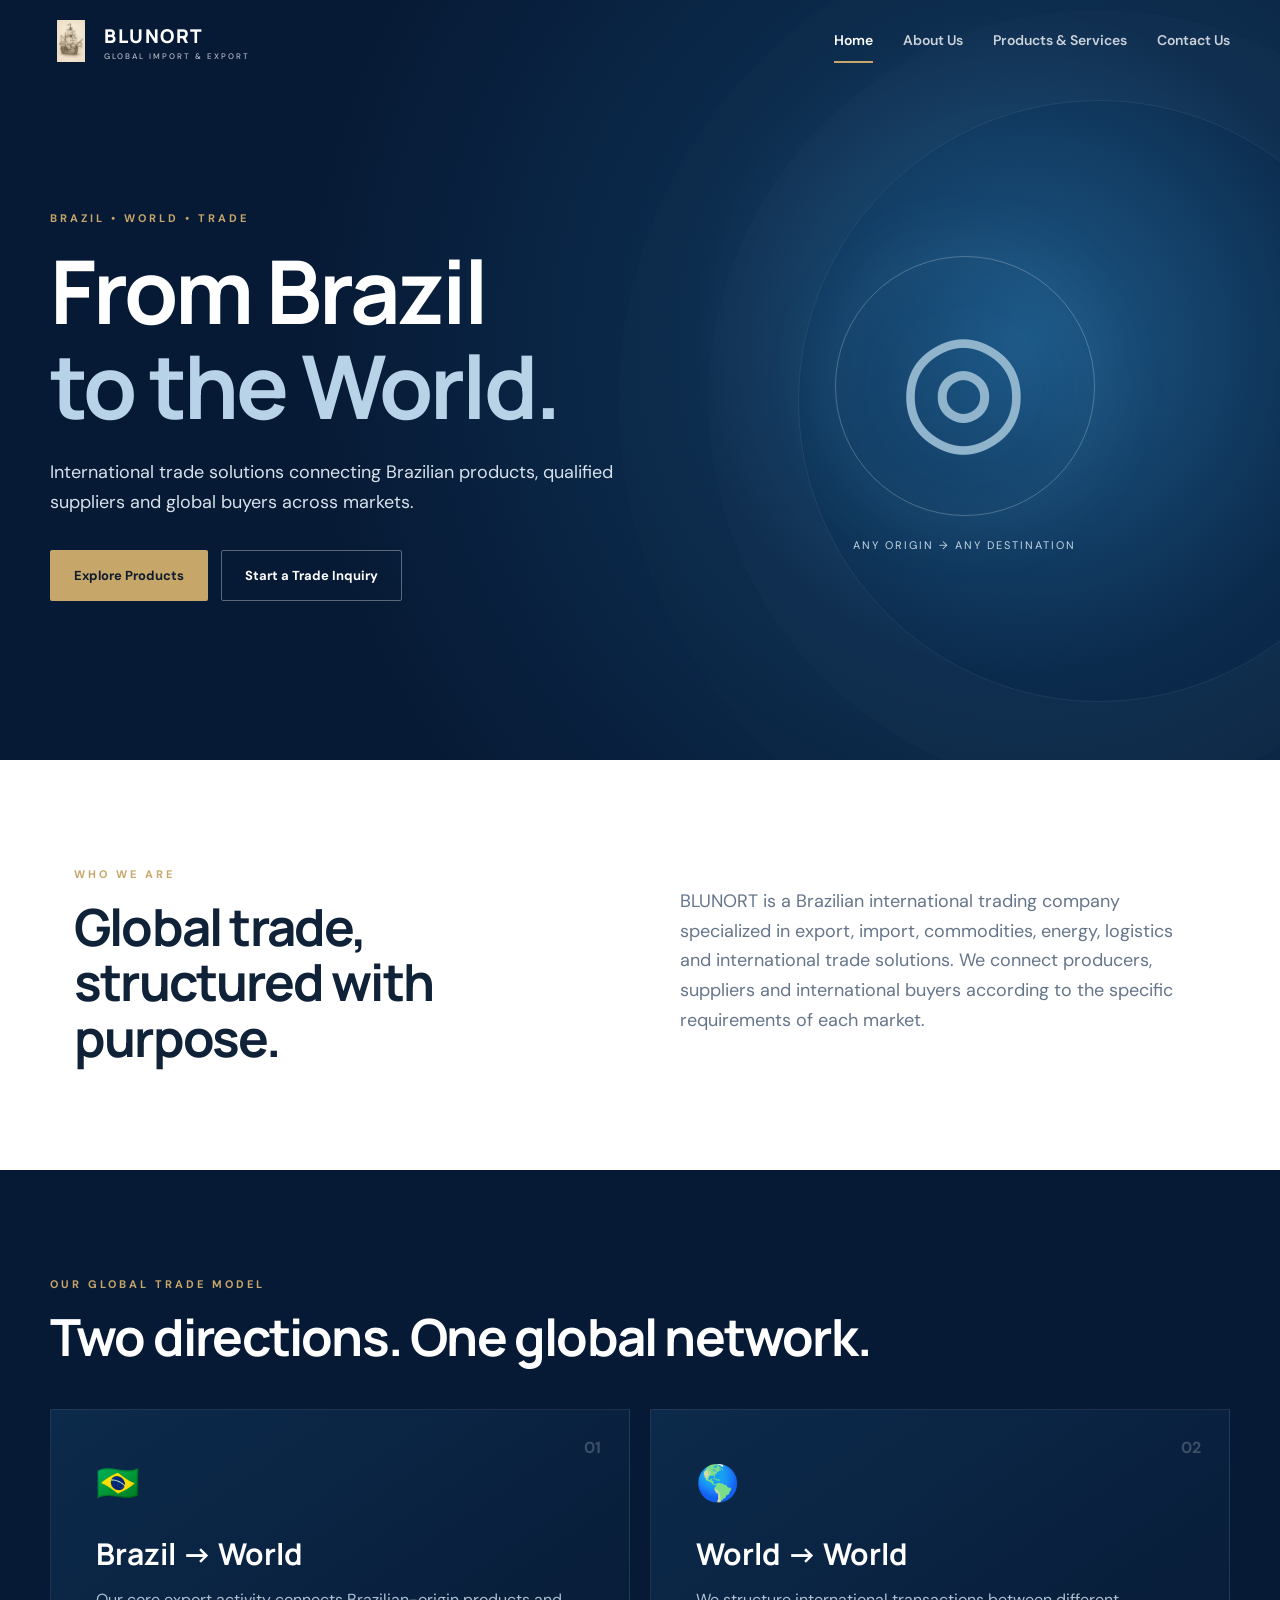
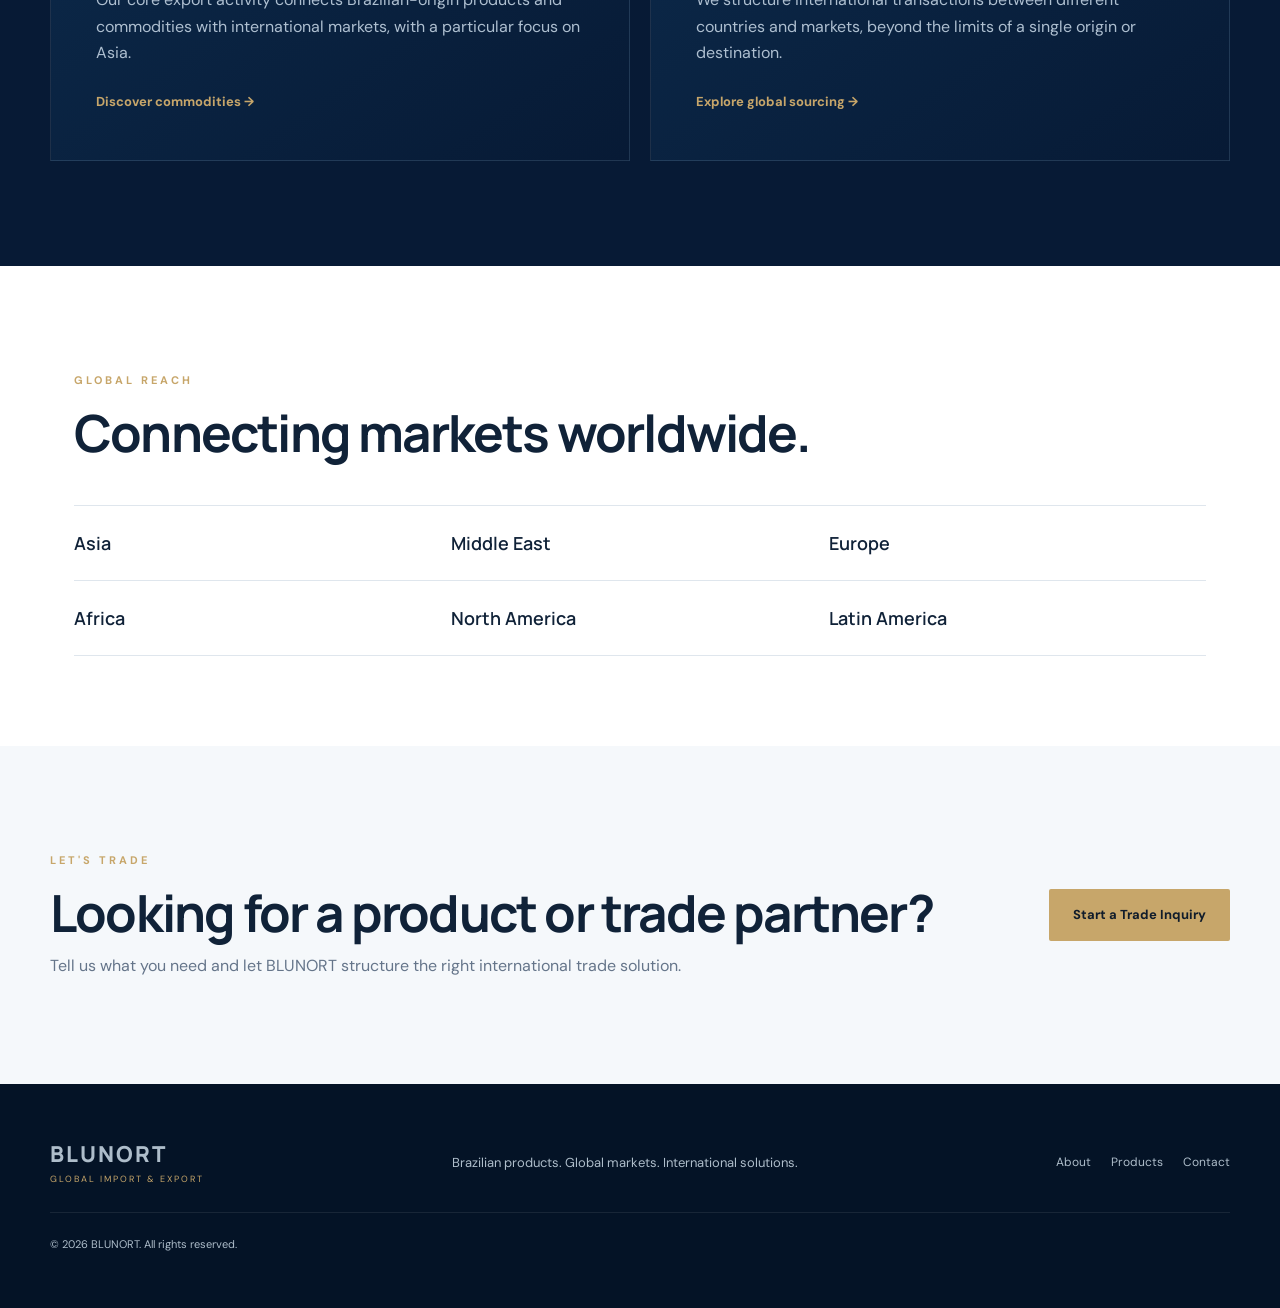
==== index.html @ 4d498bbf "Add files via upload" ====
<!DOCTYPE html>
<html lang="en">
<head>
  <meta charset="UTF-8">
  <meta name="viewport" content="width=device-width, initial-scale=1.0">
  <meta name="description" content="BLUNORT Global Import & Export — Brazilian commodities, global sourcing and international trade solutions.">
  <meta name="theme-color" content="#071a35">
  <title>BLUNORT | Global Import & Export</title>
  <link rel="stylesheet" href="style.css">
</head>
<body>
<header class="site-header">
  <!-- <a class="brand" href="index.html"><span class="brand-mark">B</span><span>BLUNORT<small>GLOBAL IMPORT & EXPORT</small></span></a> -->
   <a class="brand" href="index.html">
    <img src="logo.jpeg" alt="BLUNORT Logo" class="brand-logo">
    <span>
        BLUNORT
        <small>GLOBAL IMPORT & EXPORT</small>
    </span>
</a>
  <button class="menu-toggle" aria-label="Open menu">☰</button>
  <nav class="nav">
    <a class="active" href="index.html">Home</a><a href="about.html">About Us</a><a href="products.html">Products & Services</a><a href="contact.html">Contact Us</a>
  </nav>
</header>

<main>
<section class="hero">
  <div class="hero-content">
    <span class="eyebrow">BRAZIL • WORLD • TRADE</span>
    <h1>From Brazil<br><span>to the World.</span></h1>
    <p>International trade solutions connecting Brazilian products, qualified suppliers and global buyers across markets.</p>
    <div class="actions"><a class="btn btn-primary" href="products.html">Explore Products</a><a class="btn btn-ghost" href="contact.html">Start a Trade Inquiry</a></div>
  </div>
  <div class="hero-orbit"><div class="globe">◎</div><span>ANY ORIGIN → ANY DESTINATION</span></div>
</section>

<section class="intro section">
  <div><span class="eyebrow">WHO WE ARE</span><h2>Global trade, structured with purpose.</h2></div>
  <p>BLUNORT is a Brazilian international trading company specialized in export, import, commodities, energy, logistics and international trade solutions. We connect producers, suppliers and international buyers according to the specific requirements of each market.</p>
</section>

<section class="trade section dark">
  <div class="section-head"><span class="eyebrow">OUR GLOBAL TRADE MODEL</span><h2>Two directions. One global network.</h2></div>
  <div class="trade-grid">
    <article class="trade-card"><span class="number">01</span><div class="flag">🇧🇷</div><h3>Brazil → World</h3><p>Our core export activity connects Brazilian-origin products and commodities with international markets, with a particular focus on Asia.</p><a href="products.html">Discover commodities →</a></article>
    <article class="trade-card"><span class="number">02</span><div class="flag">🌎</div><h3>World → World</h3><p>We structure international transactions between different countries and markets, beyond the limits of a single origin or destination.</p><a href="products.html">Explore global sourcing →</a></article>
  </div>
</section>

<section class="markets section">
  <div class="section-head"><span class="eyebrow">GLOBAL REACH</span><h2>Connecting markets worldwide.</h2></div>
  <div class="market-list"><span>Asia</span><span>Middle East</span><span>Europe</span><span>Africa</span><span>North America</span><span>Latin America</span></div>
</section>

<section class="cta section">
  <div><span class="eyebrow">LET'S TRADE</span><h2>Looking for a product or trade partner?</h2><p>Tell us what you need and let BLUNORT structure the right international trade solution.</p></div>
  <a class="btn btn-primary" href="contact.html">Start a Trade Inquiry</a>
</section>
</main>

<footer><div class="footer-brand"><strong>BLUNORT</strong><span>GLOBAL IMPORT & EXPORT</span></div><p>Brazilian products. Global markets. International solutions.</p><div class="footer-links"><a href="about.html">About</a><a href="products.html">Products</a><a href="contact.html">Contact</a></div><small>© 2026 BLUNORT. All rights reserved.</small></footer>
<script src="script.js"></script>
</body>
</html>
---- style.css ----
@import url('https://fonts.googleapis.com/css2?family=DM+Sans:wght@400;500;600;700&family=Manrope:wght@500;600;700;800&display=swap');
:root{--navy:#071a35;--navy2:#0c2b50;--ink:#102238;--muted:#65758a;--line:#dfe6ed;--gold:#c7a66a;--white:#fff;--soft:#f5f8fb;--max:1180px}
*{box-sizing:border-box;margin:0;padding:0}html{scroll-behavior:smooth}body{font-family:"DM Sans",sans-serif;color:var(--ink);background:#fff;line-height:1.65}a{text-decoration:none;color:inherit}.site-header{position:fixed;z-index:20;top:0;left:0;width:100%;height:82px;padding:0 max(24px,calc((100% - var(--max))/2));display:flex;align-items:center;justify-content:space-between;color:#fff;transition:.3s}.site-header.scrolled{background:rgba(7,26,53,.96);box-shadow:0 8px 30px #0002}.brand{display:flex;gap:12px;align-items:center;font-family:Manrope;font-weight:800;letter-spacing:1.5px;font-size:19px}.brand small{display:block;font:500 8px "DM Sans";letter-spacing:2px;opacity:.7;margin-top:-2px}.brand-mark{width:40px;height:40px;border:1px solid #ffffff55;display:grid;place-items:center;color:var(--gold);font-size:21px}.nav{display:flex;gap:30px;font-size:14px;font-weight:600}.nav a{opacity:.78;position:relative}.nav a:hover,.nav a.active{opacity:1}.nav a.active:after{content:"";position:absolute;left:0;right:0;bottom:-10px;height:2px;background:var(--gold)}.menu-toggle{display:none;background:none;border:0;color:#fff;font-size:27px}.hero{min-height:760px;background:radial-gradient(circle at 80% 45%,#1e5a89 0,#0b2b4d 30%,#071a35 65%);color:#fff;display:grid;grid-template-columns:1.1fr .9fr;align-items:center;padding:130px max(24px,calc((100% - var(--max))/2)) 80px;position:relative;overflow:hidden}.hero:after{content:"";position:absolute;width:600px;height:600px;border:1px solid #ffffff14;border-radius:50%;right:-120px;top:100px;box-shadow:0 0 0 90px #ffffff03,0 0 0 180px #ffffff02}.hero-content{position:relative;z-index:2;max-width:700px}.eyebrow{font-size:11px;letter-spacing:3px;font-weight:700;color:var(--gold);display:block;margin-bottom:16px}.hero h1,.page-hero h1,h1,h2{font-family:Manrope;line-height:1.08}.hero h1{font-size:clamp(52px,7vw,88px);letter-spacing:-3px}.hero h1 span{color:#b8d2e7}.hero p{font-size:18px;color:#d6e1eb;max-width:610px;margin:25px 0 32px}.actions{display:flex;gap:13px;flex-wrap:wrap}.btn{display:inline-flex;align-items:center;justify-content:center;padding:14px 23px;border-radius:2px;font-weight:700;font-size:13px;border:1px solid transparent;transition:.25s;cursor:pointer}.btn-primary{background:var(--gold);color:#101c2b}.btn-primary:hover{transform:translateY(-2px);filter:brightness(1.07)}.btn-ghost{border-color:#ffffff55;color:#fff}.btn-ghost:hover{background:#fff;color:var(--navy)}.hero-orbit{z-index:2;text-align:center;display:flex;flex-direction:column;align-items:center;gap:20px;color:#c4d6e5;font-size:11px;letter-spacing:2px}.globe{width:260px;height:260px;border:1px solid #ffffff40;border-radius:50%;display:grid;place-items:center;font-size:150px;font-weight:200;color:#8fb4cc;box-shadow:0 0 80px #5a9bc322,inset 0 0 60px #5a9bc315}.section{max-width:var(--max);margin:auto;padding:105px 24px}.intro{display:grid;grid-template-columns:1fr 1fr;gap:80px}.section h2{font-size:clamp(34px,4vw,53px);letter-spacing:-1.8px}.intro p{font-size:18px;color:var(--muted);padding-top:22px}.dark{max-width:none;background:var(--navy);color:#fff;padding-left:max(24px,calc((100% - var(--max))/2));padding-right:max(24px,calc((100% - var(--max))/2))}.section-head{margin-bottom:45px}.trade-grid{display:grid;grid-template-columns:1fr 1fr;gap:20px}.trade-card{border:1px solid #ffffff18;padding:45px;min-height:330px;position:relative;background:linear-gradient(145deg,#0c2a4b,#071a35)}.trade-card .number{position:absolute;right:28px;top:25px;color:#ffffff35;font-weight:700}.flag{font-size:35px;margin-bottom:20px}.trade-card h3{font:700 30px Manrope;margin-bottom:13px}.trade-card p{color:#aebfd0;max-width:500px;margin-bottom:22px}.trade-card a{color:var(--gold);font-size:13px;font-weight:700}.markets{padding-bottom:90px}.market-list{display:grid;grid-template-columns:repeat(3,1fr);border-top:1px solid var(--line)}.market-list span{padding:25px 0;border-bottom:1px solid var(--line);font:600 18px Manrope}.cta{max-width:none;background:var(--soft);display:flex;align-items:center;justify-content:space-between;gap:40px;padding-left:max(24px,calc((100% - var(--max))/2));padding-right:max(24px,calc((100% - var(--max))/2))}.cta p{color:var(--muted);margin-top:12px}.page-hero{padding:175px max(24px,calc((100% - var(--max))/2)) 90px;background:linear-gradient(120deg,var(--navy),#123f66);color:#fff}.page-hero h1{font-size:clamp(45px,6vw,75px);max-width:800px;letter-spacing:-2px}.page-hero p{max-width:650px;color:#cbd9e5;font-size:18px;margin-top:22px}.two-col{display:grid;grid-template-columns:1fr 1fr;gap:80px}.two-col p{color:var(--muted);margin-bottom:18px;font-size:17px}.feature-grid{display:grid;grid-template-columns:repeat(4,1fr);gap:18px}.feature-grid article{border:1px solid #ffffff17;padding:30px;min-height:230px}.feature-grid b{color:var(--gold);font-size:12px;letter-spacing:1px}.feature-grid h3{font:700 21px Manrope;margin:18px 0 10px}.feature-grid p{color:#adbfce;font-size:14px}.product-grid{display:grid;grid-template-columns:repeat(3,1fr);gap:18px}.product-card{border:1px solid var(--line);padding:35px;min-height:310px;transition:.25s}.product-card:hover{transform:translateY(-5px);box-shadow:0 15px 40px #10223812}.product-card>span{color:var(--gold);font-weight:700}.product-card h3{font:700 26px Manrope;margin:22px 0}.product-card ul{list-style:none;color:var(--muted)}.product-card li{padding:8px 0;border-bottom:1px solid var(--line)}.note{color:var(--muted);font-size:13px;margin-top:25px}.pill-row{display:flex;flex-wrap:wrap;gap:10px;margin:25px 0}.pill-row span{border:1px solid #ffffff25;padding:9px 13px;color:#d4e1eb;font-size:12px}.contact-grid{display:grid;grid-template-columns:.8fr 1.2fr;gap:90px}.contact-list{margin-top:35px}.contact-list div{padding:18px 0;border-bottom:1px solid var(--line);display:flex;flex-direction:column}.contact-list b{font-size:11px;letter-spacing:2px;text-transform:uppercase;color:var(--muted)}.contact-list a{color:#15527c;font-weight:600}.placeholder{font-size:12px;color:#8a96a3;margin-top:25px}.contact-form{display:grid;grid-template-columns:1fr 1fr;gap:18px}.contact-form label{font-size:12px;font-weight:700;color:#405267}.contact-form label:nth-last-of-type(1),.contact-form button,.form-status{grid-column:1/-1}.contact-form input,.contact-form textarea{width:100%;margin-top:7px;border:1px solid var(--line);padding:14px;font:inherit;outline:none;background:#fff}.contact-form input:focus,.contact-form textarea:focus{border-color:#7898b1}.form-status{font-size:13px}.form-status.success{color:#28724b}.footer-brand strong{font:800 22px Manrope;letter-spacing:2px}.footer-brand span{display:block;color:var(--gold);font-size:9px;letter-spacing:2px;margin-top:2px}footer{background:#041326;color:#aebdca;padding:55px max(24px,calc((100% - var(--max))/2));display:grid;grid-template-columns:1fr 1fr 1fr;gap:25px;align-items:center}footer p{font-size:13px}footer small{grid-column:1/-1;border-top:1px solid #ffffff14;padding-top:22px;font-size:11px}.footer-links{display:flex;gap:20px;justify-content:flex-end;font-size:12px}.footer-links a:hover{color:#fff}
@media(max-width:800px){.site-header{height:70px}.menu-toggle{display:block}.nav{display:none;position:absolute;top:70px;left:0;width:100%;background:var(--navy);padding:20px 24px;flex-direction:column;gap:18px}.nav.show{display:flex}.nav a.active:after{display:none}.hero{min-height:700px;grid-template-columns:1fr;padding-top:130px}.hero-orbit{display:none}.intro,.two-col,.contact-grid{grid-template-columns:1fr;gap:35px}.trade-grid,.product-grid{grid-template-columns:1fr}.market-list{grid-template-columns:1fr 1fr}.feature-grid{grid-template-columns:1fr 1fr}.cta{flex-direction:column;align-items:flex-start}.contact-form{grid-template-columns:1fr}footer{grid-template-columns:1fr}.footer-links{justify-content:flex-start}.hero h1{letter-spacing:-2px}}
@media(max-width:480px){.section{padding-top:75px;padding-bottom:75px}.hero{padding-left:20px;padding-right:20px}.feature-grid{grid-template-columns:1fr}.market-list{grid-template-columns:1fr}.trade-card{padding:30px}.page-hero{padding-top:135px}.brand{font-size:16px}.brand-mark{width:34px;height:34px}}
.brand-logo {
    width: 42px;
    height: 42px;
    object-fit: contain;
    display: block;
}
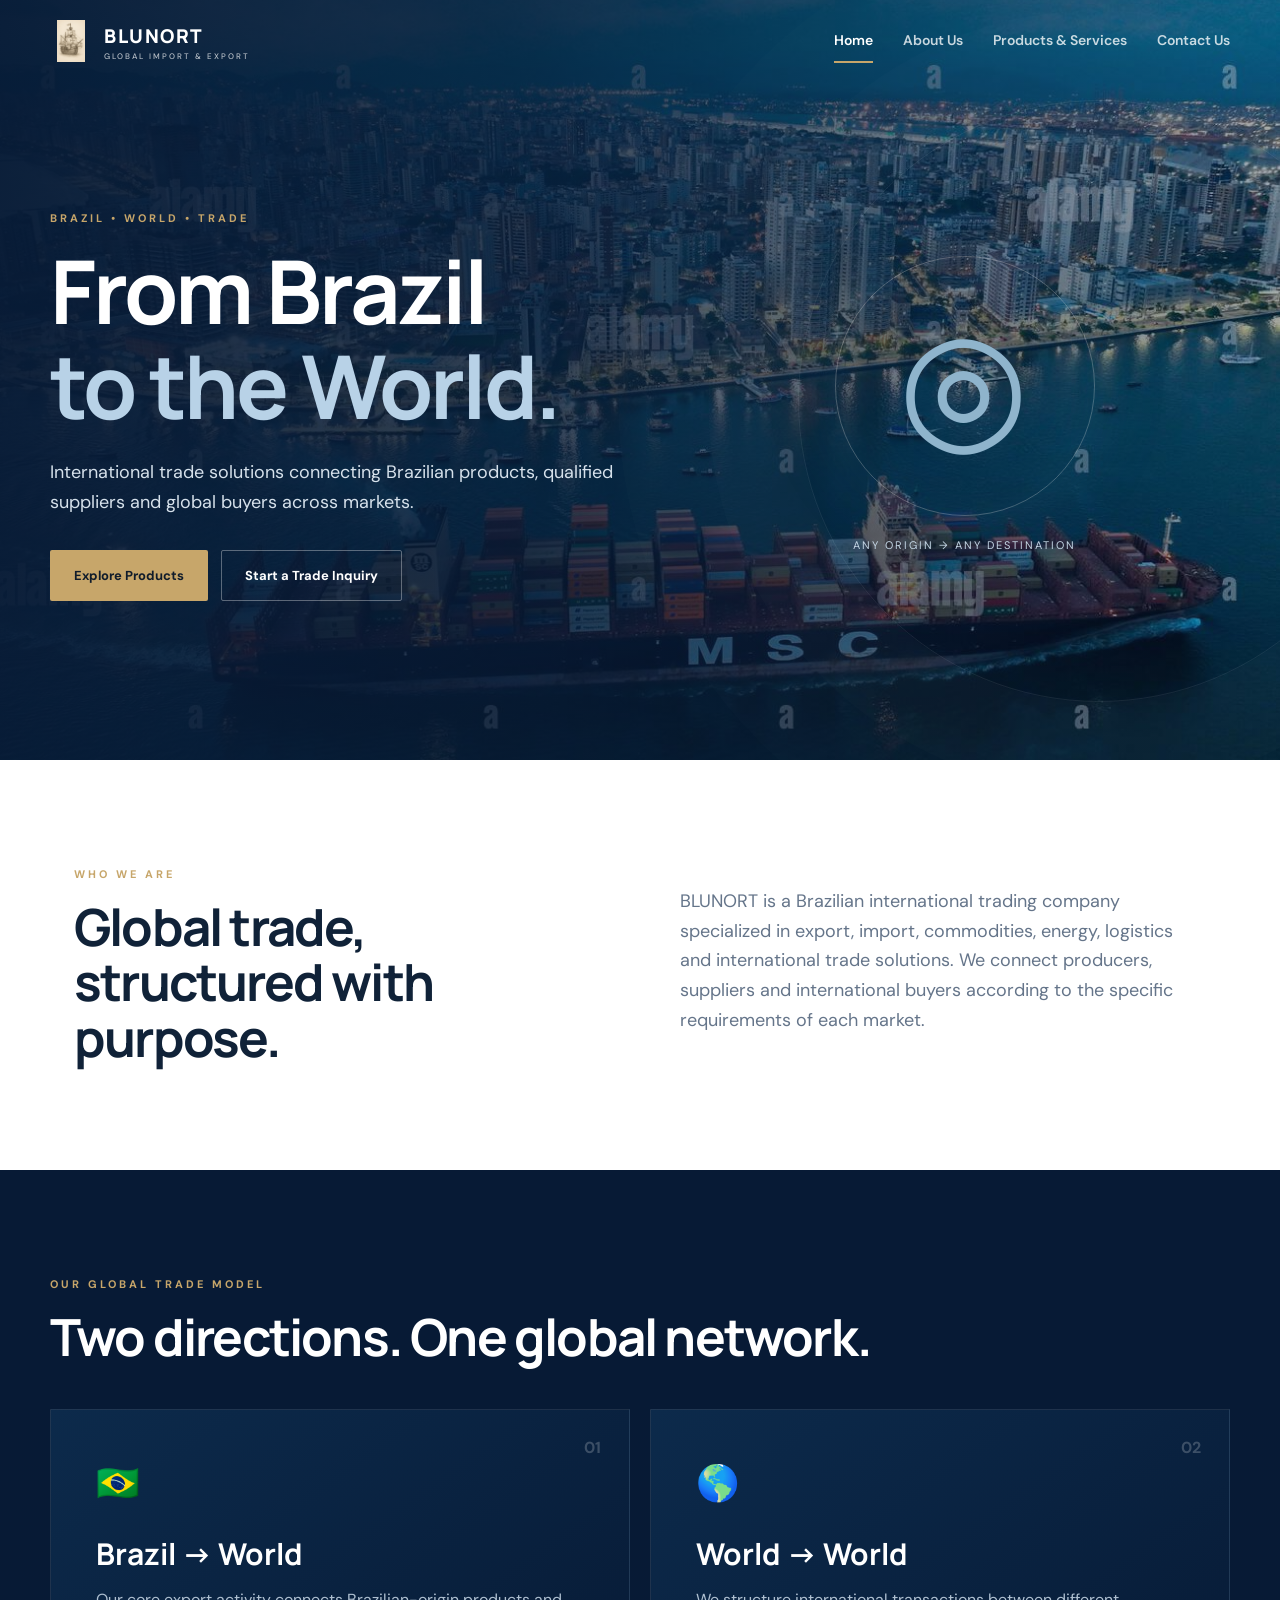
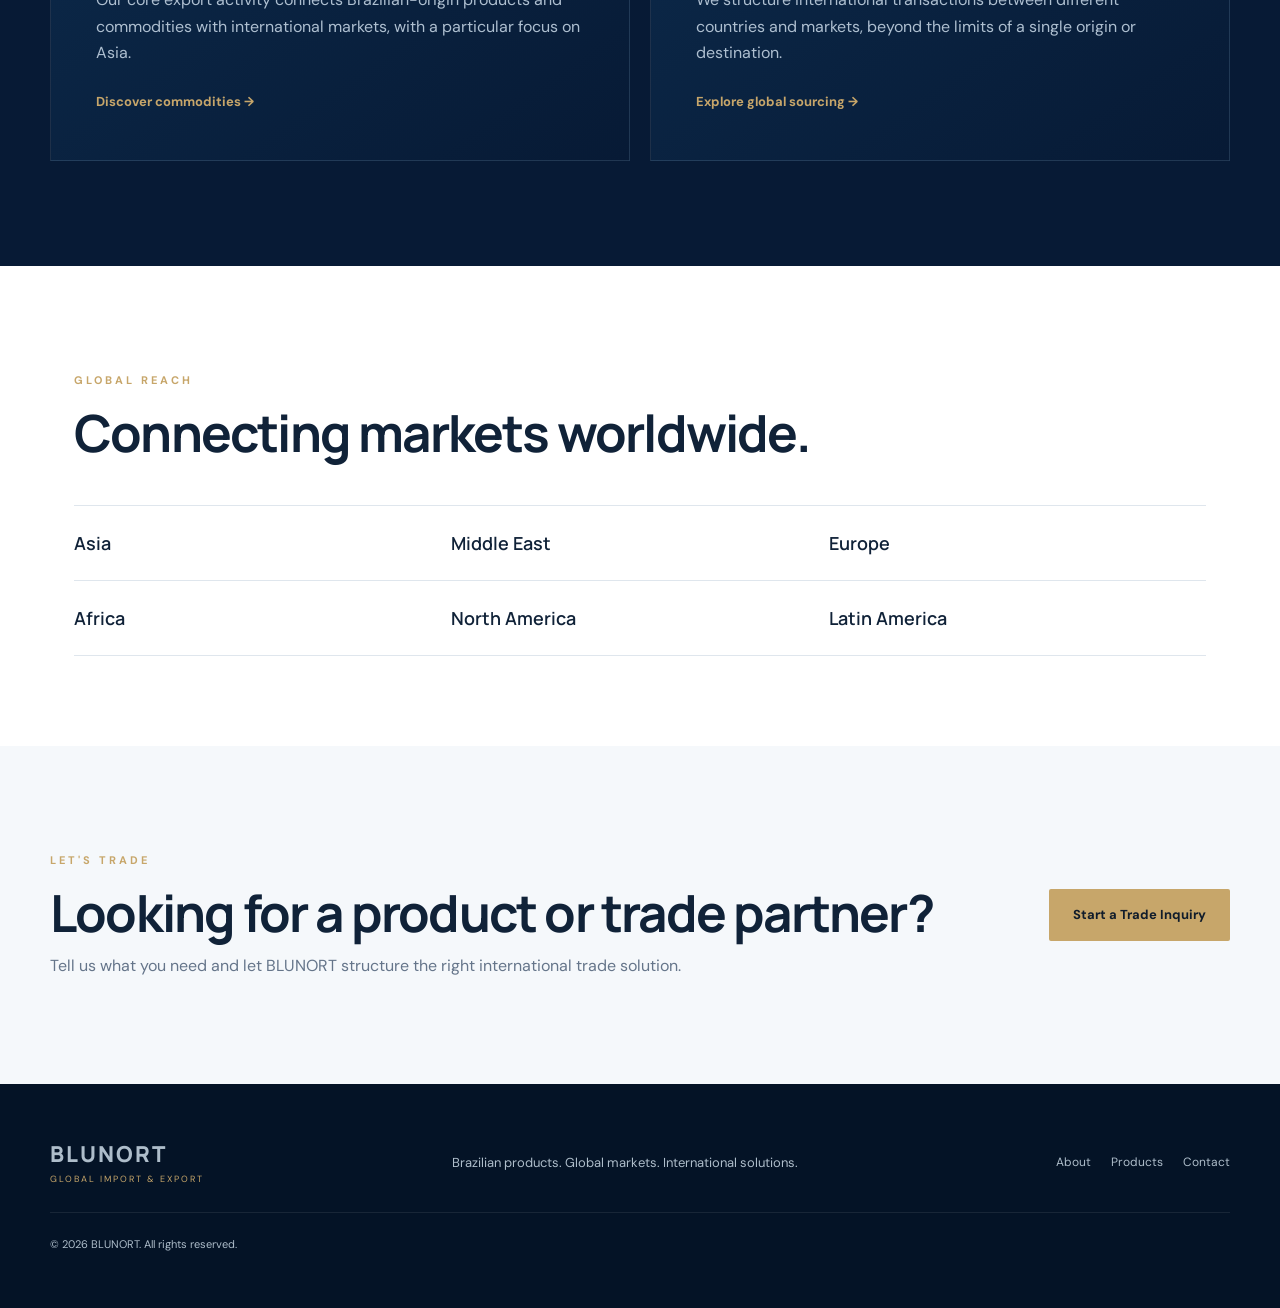
==== commit c1565ed0: "Add files via upload" ====
--- a/index.html
+++ b/index.html
@@ -6,7 +6,8 @@
   <meta name="description" content="BLUNORT Global Import & Export — Brazilian commodities, global sourcing and international trade solutions.">
   <meta name="theme-color" content="#071a35">
   <title>BLUNORT | Global Import & Export</title>
-  <link rel="stylesheet" href="style.css">
+  <link rel="stylesheet" href="styles.css">
+  
 </head>
 <body>
 <header class="site-header">
--- a/styles.css
+++ b/styles.css
@@ -0,0 +1,848 @@
+@import url('https://fonts.googleapis.com/css2?family=DM+Sans:wght@400;500;600;700&family=Manrope:wght@500;600;700;800&display=swap');
+
+:root {
+    --navy: #071a35;
+    --navy2: #0c2b50;
+    --ink: #102238;
+    --muted: #65758a;
+    --line: #dfe6ed;
+    --gold: #c7a66a;
+    --white: #fff;
+    --soft: #f5f8fb;
+    --max: 1180px;
+}
+
+* {
+    box-sizing: border-box;
+    margin: 0;
+    padding: 0;
+}
+
+html {
+    scroll-behavior: smooth;
+}
+
+body {
+    font-family: "DM Sans", sans-serif;
+    color: var(--ink);
+    background: #fff;
+    line-height: 1.65;
+}
+
+a {
+    text-decoration: none;
+    color: inherit;
+}
+
+/* =========================
+   HEADER
+========================= */
+
+.site-header {
+    position: fixed;
+    z-index: 20;
+    top: 0;
+    left: 0;
+    width: 100%;
+    height: 82px;
+    padding: 0 max(24px, calc((100% - var(--max)) / 2));
+    display: flex;
+    align-items: center;
+    justify-content: space-between;
+    color: #fff;
+    transition: 0.3s;
+}
+
+.site-header.scrolled {
+    background: rgba(7, 26, 53, 0.96);
+    box-shadow: 0 8px 30px #0002;
+}
+
+.brand {
+    display: flex;
+    gap: 12px;
+    align-items: center;
+    font-family: Manrope;
+    font-weight: 800;
+    letter-spacing: 1.5px;
+    font-size: 19px;
+}
+
+.brand small {
+    display: block;
+    font: 500 8px "DM Sans";
+    letter-spacing: 2px;
+    opacity: 0.7;
+    margin-top: -2px;
+}
+
+.brand-mark {
+    width: 40px;
+    height: 40px;
+    border: 1px solid #ffffff55;
+    display: grid;
+    place-items: center;
+    color: var(--gold);
+    font-size: 21px;
+}
+
+.brand-logo {
+    width: 42px;
+    height: 42px;
+    object-fit: contain;
+    display: block;
+}
+
+.nav {
+    display: flex;
+    gap: 30px;
+    font-size: 14px;
+    font-weight: 600;
+}
+
+.nav a {
+    opacity: 0.78;
+    position: relative;
+}
+
+.nav a:hover,
+.nav a.active {
+    opacity: 1;
+}
+
+.nav a.active:after {
+    content: "";
+    position: absolute;
+    left: 0;
+    right: 0;
+    bottom: -10px;
+    height: 2px;
+    background: var(--gold);
+}
+
+.menu-toggle {
+    display: none;
+    background: none;
+    border: 0;
+    color: #fff;
+    font-size: 27px;
+}
+
+/* =========================
+   HERO
+========================= */
+
+.hero {
+    min-height: 760px;
+    background:
+        linear-gradient(
+            90deg,
+            rgba(7, 26, 53, 0.96) 0%,
+            rgba(7, 26, 53, 0.82) 42%,
+            rgba(7, 26, 53, 0.35) 100%
+        ),
+        url("hero-image.jpg") center / cover no-repeat;
+    color: #fff;
+    display: grid;
+    grid-template-columns: 1.1fr 0.9fr;
+    align-items: center;
+    padding: 130px max(24px, calc((100% - var(--max)) / 2)) 80px;
+    position: relative;
+    overflow: hidden;
+}
+
+.hero:after {
+    content: "";
+    position: absolute;
+    width: 600px;
+    height: 600px;
+    border: 1px solid #ffffff14;
+    border-radius: 50%;
+    right: -120px;
+    top: 100px;
+    box-shadow:
+        0 0 0 90px #ffffff03,
+        0 0 0 180px #ffffff02;
+}
+
+.hero-content {
+    position: relative;
+    z-index: 2;
+    max-width: 700px;
+}
+
+.eyebrow {
+    font-size: 11px;
+    letter-spacing: 3px;
+    font-weight: 700;
+    color: var(--gold);
+    display: block;
+    margin-bottom: 16px;
+}
+
+.hero h1,
+.page-hero h1,
+h1,
+h2 {
+    font-family: Manrope;
+    line-height: 1.08;
+}
+
+.hero h1 {
+    font-size: clamp(52px, 7vw, 88px);
+    letter-spacing: -3px;
+}
+
+.hero h1 span {
+    color: #b8d2e7;
+}
+
+.hero p {
+    font-size: 18px;
+    color: #d6e1eb;
+    max-width: 610px;
+    margin: 25px 0 32px;
+}
+
+.actions {
+    display: flex;
+    gap: 13px;
+    flex-wrap: wrap;
+}
+
+.btn {
+    display: inline-flex;
+    align-items: center;
+    justify-content: center;
+    padding: 14px 23px;
+    border-radius: 2px;
+    font-weight: 700;
+    font-size: 13px;
+    border: 1px solid transparent;
+    transition: 0.25s;
+    cursor: pointer;
+}
+
+.btn-primary {
+    background: var(--gold);
+    color: #101c2b;
+}
+
+.btn-primary:hover {
+    transform: translateY(-2px);
+    filter: brightness(1.07);
+}
+
+.btn-ghost {
+    border-color: #ffffff55;
+    color: #fff;
+}
+
+.btn-ghost:hover {
+    background: #fff;
+    color: var(--navy);
+}
+
+.hero-orbit {
+    z-index: 2;
+    text-align: center;
+    display: flex;
+    flex-direction: column;
+    align-items: center;
+    gap: 20px;
+    color: #c4d6e5;
+    font-size: 11px;
+    letter-spacing: 2px;
+}
+
+.globe {
+    width: 260px;
+    height: 260px;
+    border: 1px solid #ffffff40;
+    border-radius: 50%;
+    display: grid;
+    place-items: center;
+    font-size: 150px;
+    font-weight: 200;
+    color: #8fb4cc;
+    box-shadow:
+        0 0 80px #5a9bc322,
+        inset 0 0 60px #5a9bc315;
+}
+
+/* =========================
+   SECTIONS
+========================= */
+
+.section {
+    max-width: var(--max);
+    margin: auto;
+    padding: 105px 24px;
+}
+
+.intro {
+    display: grid;
+    grid-template-columns: 1fr 1fr;
+    gap: 80px;
+}
+
+.section h2 {
+    font-size: clamp(34px, 4vw, 53px);
+    letter-spacing: -1.8px;
+}
+
+.intro p {
+    font-size: 18px;
+    color: var(--muted);
+    padding-top: 22px;
+}
+
+.dark {
+    max-width: none;
+    background: var(--navy);
+    color: #fff;
+    padding-left: max(24px, calc((100% - var(--max)) / 2));
+    padding-right: max(24px, calc((100% - var(--max)) / 2));
+}
+
+.section-head {
+    margin-bottom: 45px;
+}
+
+/* =========================
+   TRADE
+========================= */
+
+.trade-grid {
+    display: grid;
+    grid-template-columns: 1fr 1fr;
+    gap: 20px;
+}
+
+.trade-card {
+    border: 1px solid #ffffff18;
+    padding: 45px;
+    min-height: 330px;
+    position: relative;
+    background: linear-gradient(145deg, #0c2a4b, #071a35);
+}
+
+.trade-card .number {
+    position: absolute;
+    right: 28px;
+    top: 25px;
+    color: #ffffff35;
+    font-weight: 700;
+}
+
+.flag {
+    font-size: 35px;
+    margin-bottom: 20px;
+}
+
+.trade-card h3 {
+    font: 700 30px Manrope;
+    margin-bottom: 13px;
+}
+
+.trade-card p {
+    color: #aebfd0;
+    max-width: 500px;
+    margin-bottom: 22px;
+}
+
+.trade-card a {
+    color: var(--gold);
+    font-size: 13px;
+    font-weight: 700;
+}
+
+/* =========================
+   MARKETS
+========================= */
+
+.markets {
+    padding-bottom: 90px;
+}
+
+.market-list {
+    display: grid;
+    grid-template-columns: repeat(3, 1fr);
+    border-top: 1px solid var(--line);
+}
+
+.market-list span {
+    padding: 25px 0;
+    border-bottom: 1px solid var(--line);
+    font: 600 18px Manrope;
+}
+
+/* =========================
+   CTA
+========================= */
+
+.cta {
+    max-width: none;
+    background: var(--soft);
+    display: flex;
+    align-items: center;
+    justify-content: space-between;
+    gap: 40px;
+    padding-left: max(24px, calc((100% - var(--max)) / 2));
+    padding-right: max(24px, calc((100% - var(--max)) / 2));
+}
+
+.cta p {
+    color: var(--muted);
+    margin-top: 12px;
+}
+
+/* =========================
+   PAGE HERO
+========================= */
+
+.page-hero {
+    padding: 175px max(24px, calc((100% - var(--max)) / 2)) 90px;
+    background: linear-gradient(120deg, var(--navy), #123f66);
+    color: #fff;
+}
+
+.page-hero h1 {
+    font-size: clamp(45px, 6vw, 75px);
+    max-width: 800px;
+    letter-spacing: -2px;
+}
+
+.page-hero p {
+    max-width: 650px;
+    color: #cbd9e5;
+    font-size: 18px;
+    margin-top: 22px;
+}
+
+/* =========================
+   CONTENT
+========================= */
+
+.two-col {
+    display: grid;
+    grid-template-columns: 1fr 1fr;
+    gap: 80px;
+}
+
+.two-col p {
+    color: var(--muted);
+    margin-bottom: 18px;
+    font-size: 17px;
+}
+
+.feature-grid {
+    display: grid;
+    grid-template-columns: repeat(4, 1fr);
+    gap: 18px;
+}
+
+.feature-grid article {
+    border: 1px solid #ffffff17;
+    padding: 30px;
+    min-height: 230px;
+}
+
+.feature-grid b {
+    color: var(--gold);
+    font-size: 12px;
+    letter-spacing: 1px;
+}
+
+.feature-grid h3 {
+    font: 700 21px Manrope;
+    margin: 18px 0 10px;
+}
+
+.feature-grid p {
+    color: #adbfce;
+    font-size: 14px;
+}
+
+/* =========================
+   PRODUCTS
+========================= */
+
+.product-grid {
+    display: grid;
+    grid-template-columns: repeat(3, 1fr);
+    gap: 18px;
+}
+
+.product-card {
+    border: 1px solid var(--line);
+    padding: 35px;
+    min-height: 310px;
+    transition: 0.25s;
+}
+
+.product-card:hover {
+    transform: translateY(-5px);
+    box-shadow: 0 15px 40px #10223812;
+}
+
+.product-card > span {
+    color: var(--gold);
+    font-weight: 700;
+}
+
+.product-card h3 {
+    font: 700 26px Manrope;
+    margin: 22px 0;
+}
+
+.product-card ul {
+    list-style: none;
+    color: var(--muted);
+}
+
+.product-card li {
+    padding: 8px 0;
+    border-bottom: 1px solid var(--line);
+}
+
+.note {
+    color: var(--muted);
+    font-size: 13px;
+    margin-top: 25px;
+}
+
+.pill-row {
+    display: flex;
+    flex-wrap: wrap;
+    gap: 10px;
+    margin: 25px 0;
+}
+
+.pill-row span {
+    border: 1px solid #ffffff25;
+    padding: 9px 13px;
+    color: #d4e1eb;
+    font-size: 12px;
+}
+
+/* =========================
+   CONTACT
+========================= */
+
+.contact-grid {
+    display: grid;
+    grid-template-columns: 0.8fr 1.2fr;
+    gap: 90px;
+}
+
+.contact-list {
+    margin-top: 35px;
+}
+
+.contact-list div {
+    padding: 18px 0;
+    border-bottom: 1px solid var(--line);
+    display: flex;
+    flex-direction: column;
+}
+
+.contact-list b {
+    font-size: 11px;
+    letter-spacing: 2px;
+    text-transform: uppercase;
+    color: var(--muted);
+}
+
+.contact-list a {
+    color: #15527c;
+    font-weight: 600;
+}
+
+.placeholder {
+    font-size: 12px;
+    color: #8a96a3;
+    margin-top: 25px;
+}
+
+.contact-form {
+    display: grid;
+    grid-template-columns: 1fr 1fr;
+    gap: 18px;
+}
+
+.contact-form label {
+    font-size: 12px;
+    font-weight: 700;
+    color: #405267;
+}
+
+.contact-form label:nth-last-of-type(1),
+.contact-form button,
+.form-status {
+    grid-column: 1 / -1;
+}
+
+.contact-form input,
+.contact-form textarea {
+    width: 100%;
+    margin-top: 7px;
+    border: 1px solid var(--line);
+    padding: 14px;
+    font: inherit;
+    outline: none;
+    background: #fff;
+}
+
+.contact-form input:focus,
+.contact-form textarea:focus {
+    border-color: #7898b1;
+}
+
+.form-status {
+    font-size: 13px;
+}
+
+.form-status.success {
+    color: #28724b;
+}
+
+/* =========================
+   FOOTER
+========================= */
+
+.footer-brand strong {
+    font: 800 22px Manrope;
+    letter-spacing: 2px;
+}
+
+.footer-brand span {
+    display: block;
+    color: var(--gold);
+    font-size: 9px;
+    letter-spacing: 2px;
+    margin-top: 2px;
+}
+
+footer {
+    background: #041326;
+    color: #aebdca;
+    padding: 55px max(24px, calc((100% - var(--max)) / 2));
+    display: grid;
+    grid-template-columns: 1fr 1fr 1fr;
+    gap: 25px;
+    align-items: center;
+}
+
+footer p {
+    font-size: 13px;
+}
+
+footer small {
+    grid-column: 1 / -1;
+    border-top: 1px solid #ffffff14;
+    padding-top: 22px;
+    font-size: 11px;
+}
+
+.footer-links {
+    display: flex;
+    gap: 20px;
+    justify-content: flex-end;
+    font-size: 12px;
+}
+
+.footer-links a:hover {
+    color: #fff;
+}
+
+/* =========================
+   TABLET / MOBILE
+========================= */
+
+@media (max-width: 800px) {
+
+    .site-header {
+        height: 70px;
+    }
+
+    .menu-toggle {
+        display: block;
+    }
+
+    .nav {
+        display: none;
+        position: absolute;
+        top: 70px;
+        left: 0;
+        width: 100%;
+        background: var(--navy);
+        padding: 20px 24px;
+        flex-direction: column;
+        gap: 18px;
+    }
+
+    .nav.show {
+        display: flex;
+    }
+
+    .nav a.active:after {
+        display: none;
+    }
+
+    .hero {
+        min-height: 700px;
+        grid-template-columns: 1fr;
+        padding-top: 130px;
+    }
+
+    .hero-orbit {
+        display: none;
+    }
+
+    .intro,
+    .two-col,
+    .contact-grid {
+        grid-template-columns: 1fr;
+        gap: 35px;
+    }
+
+    .trade-grid,
+    .product-grid {
+        grid-template-columns: 1fr;
+    }
+
+    .market-list {
+        grid-template-columns: 1fr 1fr;
+    }
+
+    .feature-grid {
+        grid-template-columns: 1fr 1fr;
+    }
+
+    .cta {
+        flex-direction: column;
+        align-items: flex-start;
+    }
+
+    .contact-form {
+        grid-template-columns: 1fr;
+    }
+
+    footer {
+        grid-template-columns: 1fr;
+    }
+
+    .footer-links {
+        justify-content: flex-start;
+    }
+
+    .hero h1 {
+        letter-spacing: -2px;
+    }
+}
+
+/* =========================
+   SMALL MOBILE
+========================= */
+
+@media (max-width: 480px) {
+
+    .section {
+        padding-top: 75px;
+        padding-bottom: 75px;
+    }
+
+    .hero {
+        padding-left: 20px;
+        padding-right: 20px;
+    }
+
+    .feature-grid {
+        grid-template-columns: 1fr;
+    }
+
+    .market-list {
+        grid-template-columns: 1fr;
+    }
+
+    .trade-card {
+        padding: 30px;
+    }
+
+    .page-hero {
+        padding-top: 135px;
+    }
+
+    .brand {
+        font-size: 16px;
+    }
+
+    .brand-mark {
+        width: 34px;
+        height: 34px;
+    }
+}
+
+
+
+.about-company {
+    display: grid;
+    grid-template-columns: 1fr 1fr;
+    gap: 70px;
+    align-items: center;
+}
+
+.about-company-text {
+    grid-column: 1;
+    grid-row: 1;
+}
+
+.about-company-image {
+    grid-column: 2;
+    grid-row: 1;
+    width: 100%;
+}
+
+.about-company-image img {
+    width: 100%;
+    height: 430px;
+    object-fit: cover;
+    display: block;
+    border-radius: 2px;
+}
+
+.about-company-text h2 {
+    font-family: Manrope;
+    font-size: clamp(34px, 4vw, 53px);
+    line-height: 1.08;
+    letter-spacing: -1.8px;
+    margin: 10px 0 25px;
+}
+
+.about-company-text p {
+    color: var(--muted);
+    font-size: 17px;
+    margin-bottom: 18px;
+}
+
+@media (max-width: 800px) {
+    .about-company {
+        grid-template-columns: 1fr;
+        gap: 35px;
+    }
+
+    .about-company-text {
+        grid-column: 1;
+        grid-row: 1;
+    }
+
+    .about-company-image {
+        grid-column: 1;
+        grid-row: 2;
+    }
+
+    .about-company-image img {
+        height: 320px;
+    }
+}
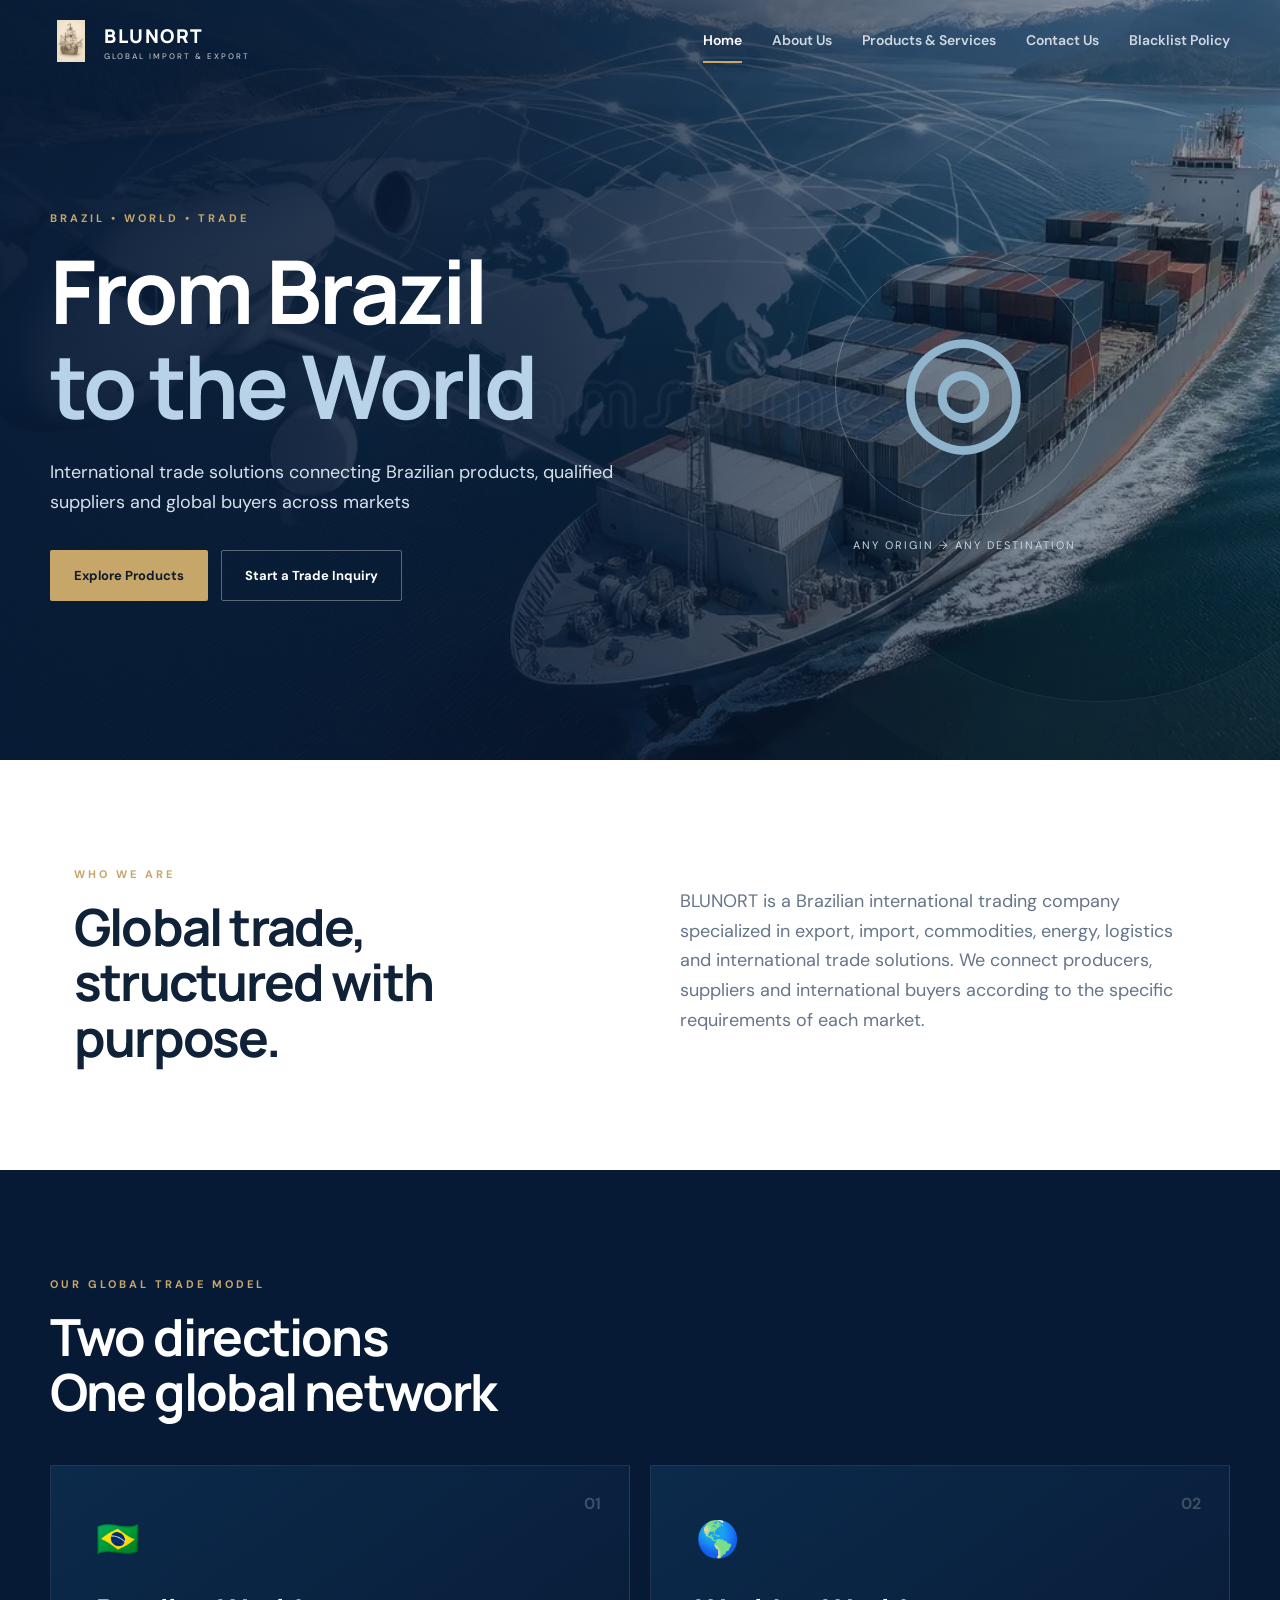
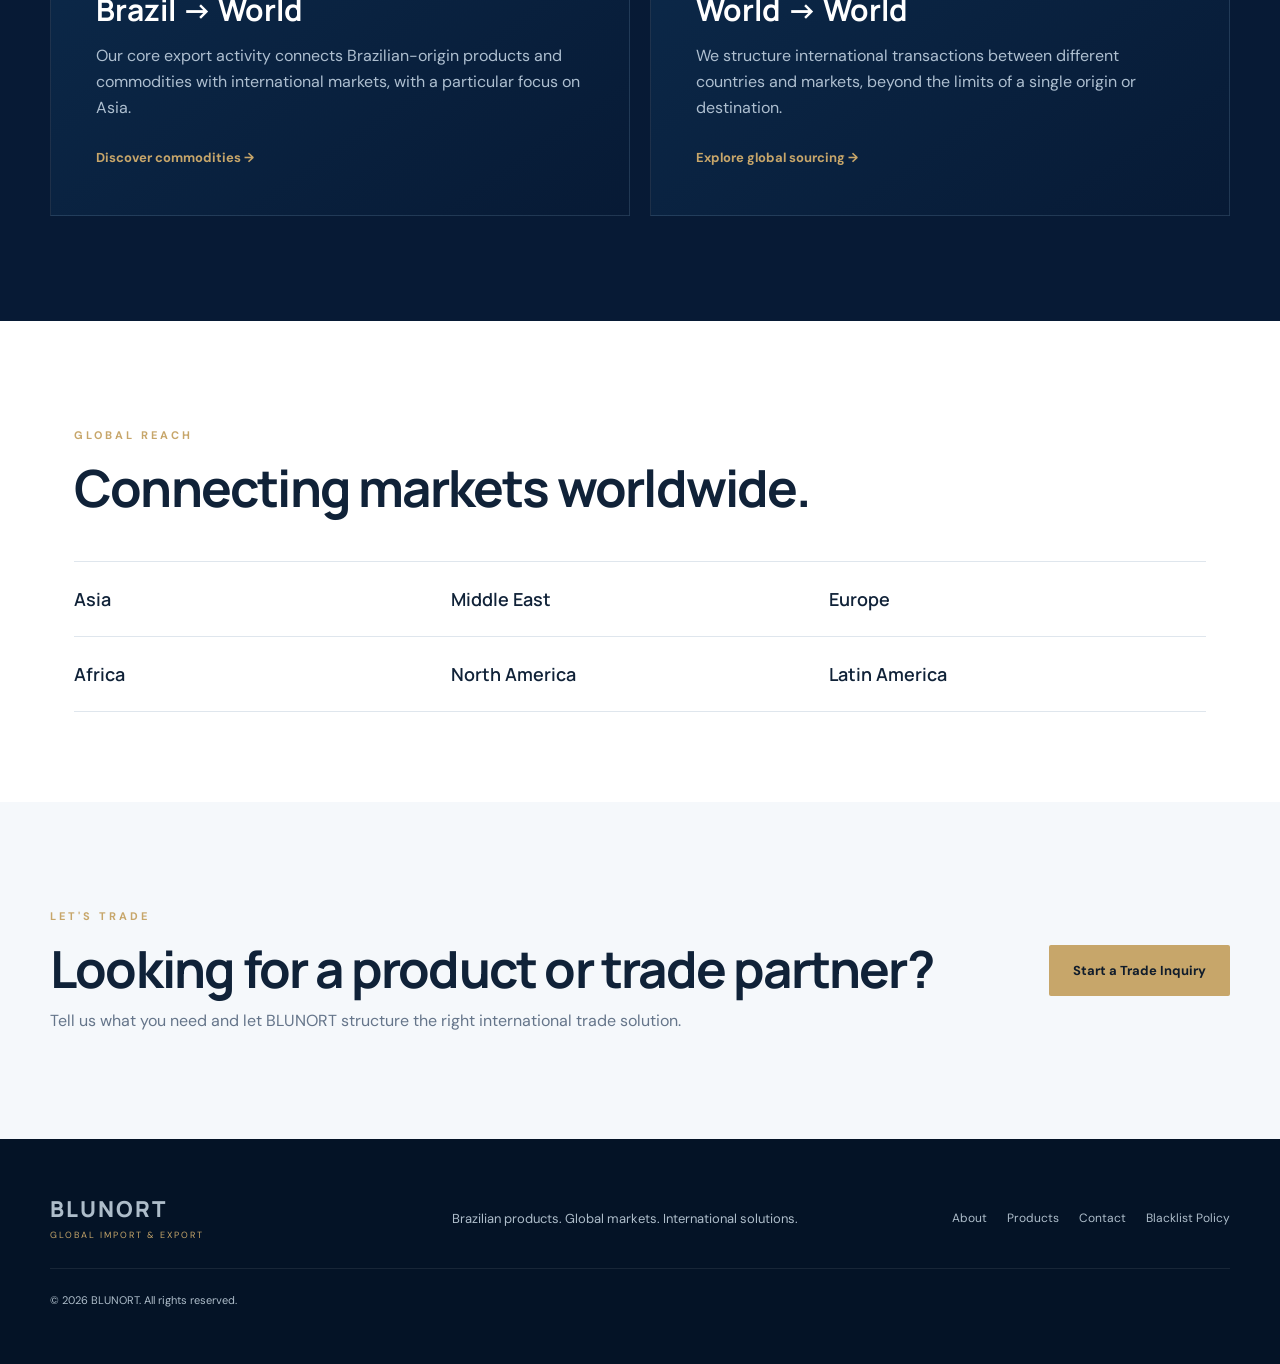
==== commit f784d5da: "Add files via upload" ====
--- a/index.html
+++ b/index.html
@@ -21,7 +21,7 @@
 </a>
   <button class="menu-toggle" aria-label="Open menu">☰</button>
   <nav class="nav">
-    <a class="active" href="index.html">Home</a><a href="about.html">About Us</a><a href="products.html">Products & Services</a><a href="contact.html">Contact Us</a>
+    <a class="active" href="index.html">Home</a><a href="about.html">About Us</a><a href="products.html">Products & Services</a><a href="contact.html">Contact Us</a><a href="blacklist-policy.html">Blacklist Policy</a>
   </nav>
 </header>
 
@@ -29,8 +29,8 @@
 <section class="hero">
   <div class="hero-content">
     <span class="eyebrow">BRAZIL • WORLD • TRADE</span>
-    <h1>From Brazil<br><span>to the World.</span></h1>
-    <p>International trade solutions connecting Brazilian products, qualified suppliers and global buyers across markets.</p>
+    <h1>From Brazil<br><span>to the World</span></h1>
+    <p>International trade solutions connecting Brazilian products, qualified suppliers and global buyers across markets</p>
     <div class="actions"><a class="btn btn-primary" href="products.html">Explore Products</a><a class="btn btn-ghost" href="contact.html">Start a Trade Inquiry</a></div>
   </div>
   <div class="hero-orbit"><div class="globe">◎</div><span>ANY ORIGIN → ANY DESTINATION</span></div>
@@ -42,7 +42,7 @@
 </section>
 
 <section class="trade section dark">
-  <div class="section-head"><span class="eyebrow">OUR GLOBAL TRADE MODEL</span><h2>Two directions. One global network.</h2></div>
+  <div class="section-head"><span class="eyebrow">OUR GLOBAL TRADE MODEL</span><h2>Two directions <br> One global network</h2></div>
   <div class="trade-grid">
     <article class="trade-card"><span class="number">01</span><div class="flag">🇧🇷</div><h3>Brazil → World</h3><p>Our core export activity connects Brazilian-origin products and commodities with international markets, with a particular focus on Asia.</p><a href="products.html">Discover commodities →</a></article>
     <article class="trade-card"><span class="number">02</span><div class="flag">🌎</div><h3>World → World</h3><p>We structure international transactions between different countries and markets, beyond the limits of a single origin or destination.</p><a href="products.html">Explore global sourcing →</a></article>
@@ -60,7 +60,7 @@
 </section>
 </main>
 
-<footer><div class="footer-brand"><strong>BLUNORT</strong><span>GLOBAL IMPORT & EXPORT</span></div><p>Brazilian products. Global markets. International solutions.</p><div class="footer-links"><a href="about.html">About</a><a href="products.html">Products</a><a href="contact.html">Contact</a></div><small>© 2026 BLUNORT. All rights reserved.</small></footer>
+<footer><div class="footer-brand"><strong>BLUNORT</strong><span>GLOBAL IMPORT & EXPORT</span></div><p>Brazilian products. Global markets. International solutions.</p><div class="footer-links"><a href="about.html">About</a><a href="products.html">Products</a><a href="contact.html">Contact</a><a href="blacklist-policy.html">Blacklist Policy</a></div><small>© 2026 BLUNORT. All rights reserved.</small></footer>
 <script src="script.js"></script>
 </body>
 </html>
--- a/styles.css
+++ b/styles.css
@@ -141,7 +141,7 @@
             rgba(7, 26, 53, 0.82) 42%,
             rgba(7, 26, 53, 0.35) 100%
         ),
-        url("hero-image.jpg") center / cover no-repeat;
+        url("hero.webp") center / cover no-repeat;
     color: #fff;
     display: grid;
     grid-template-columns: 1.1fr 0.9fr;
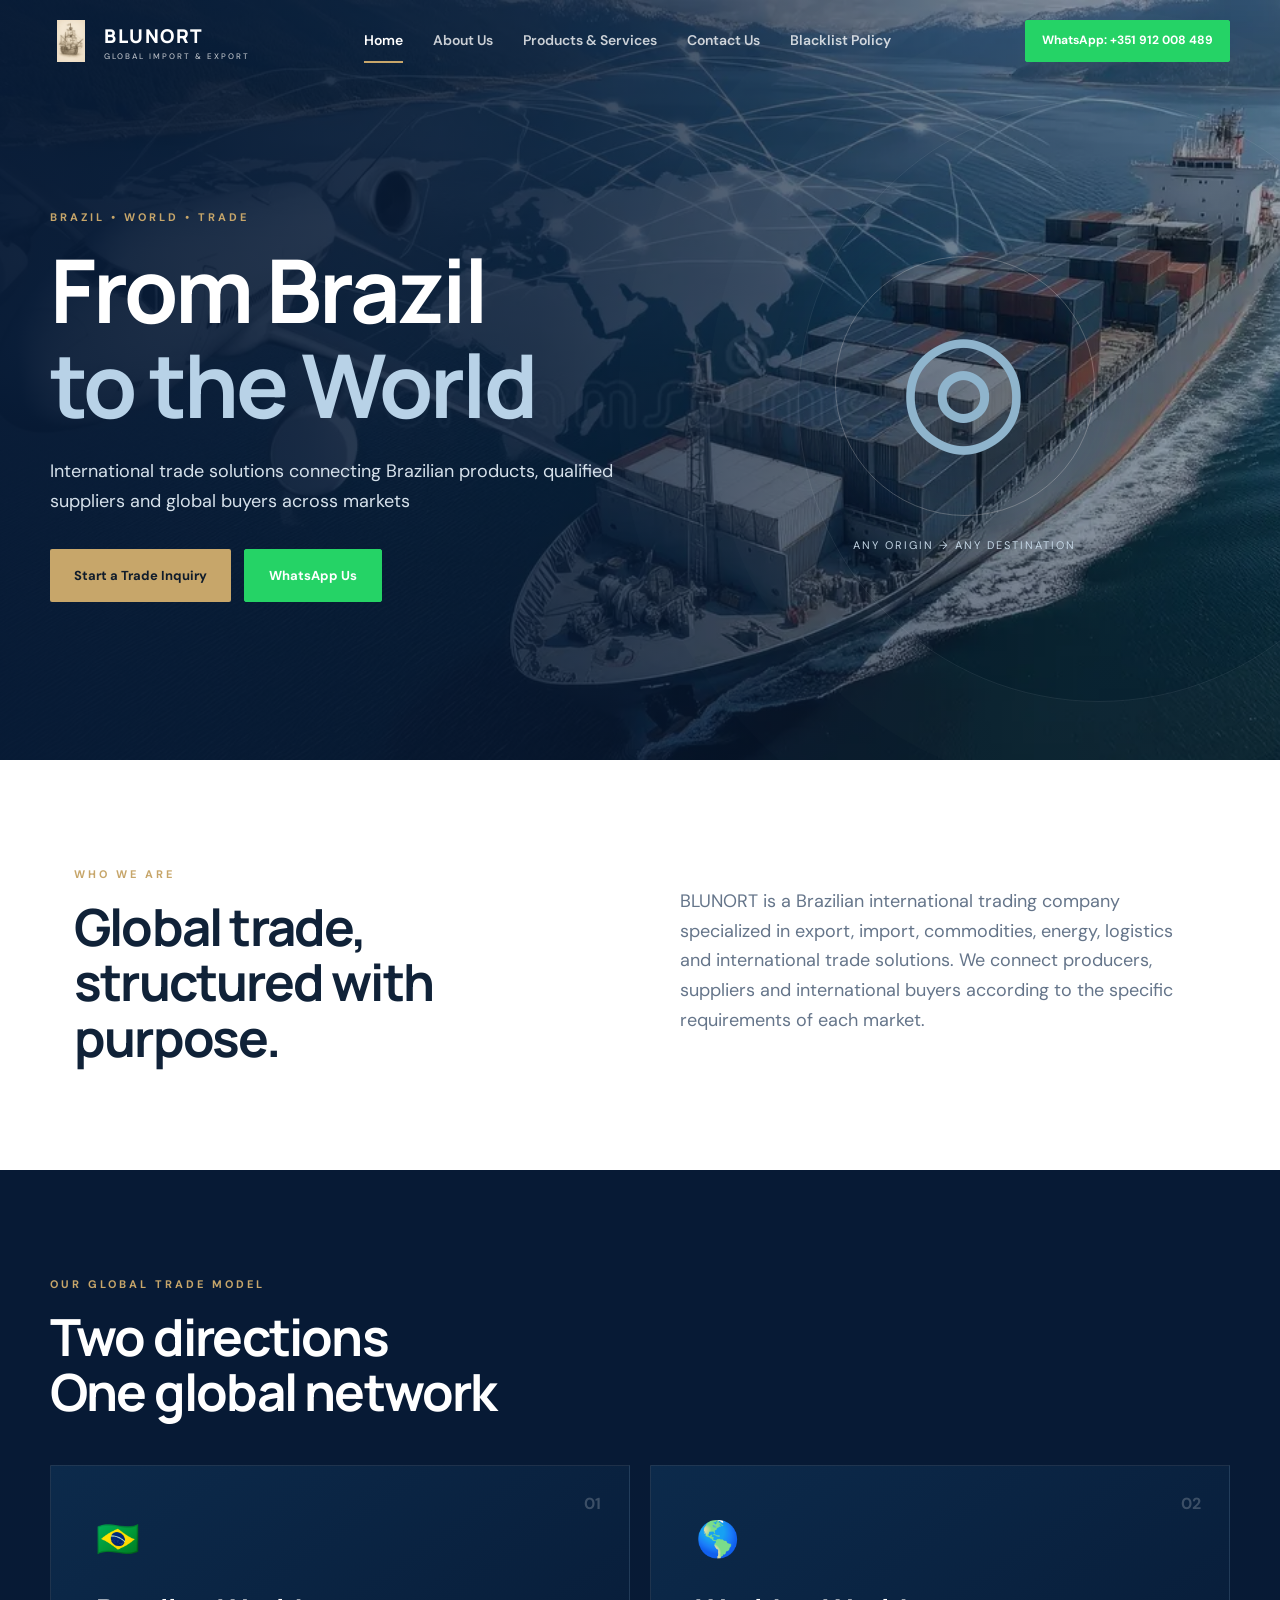
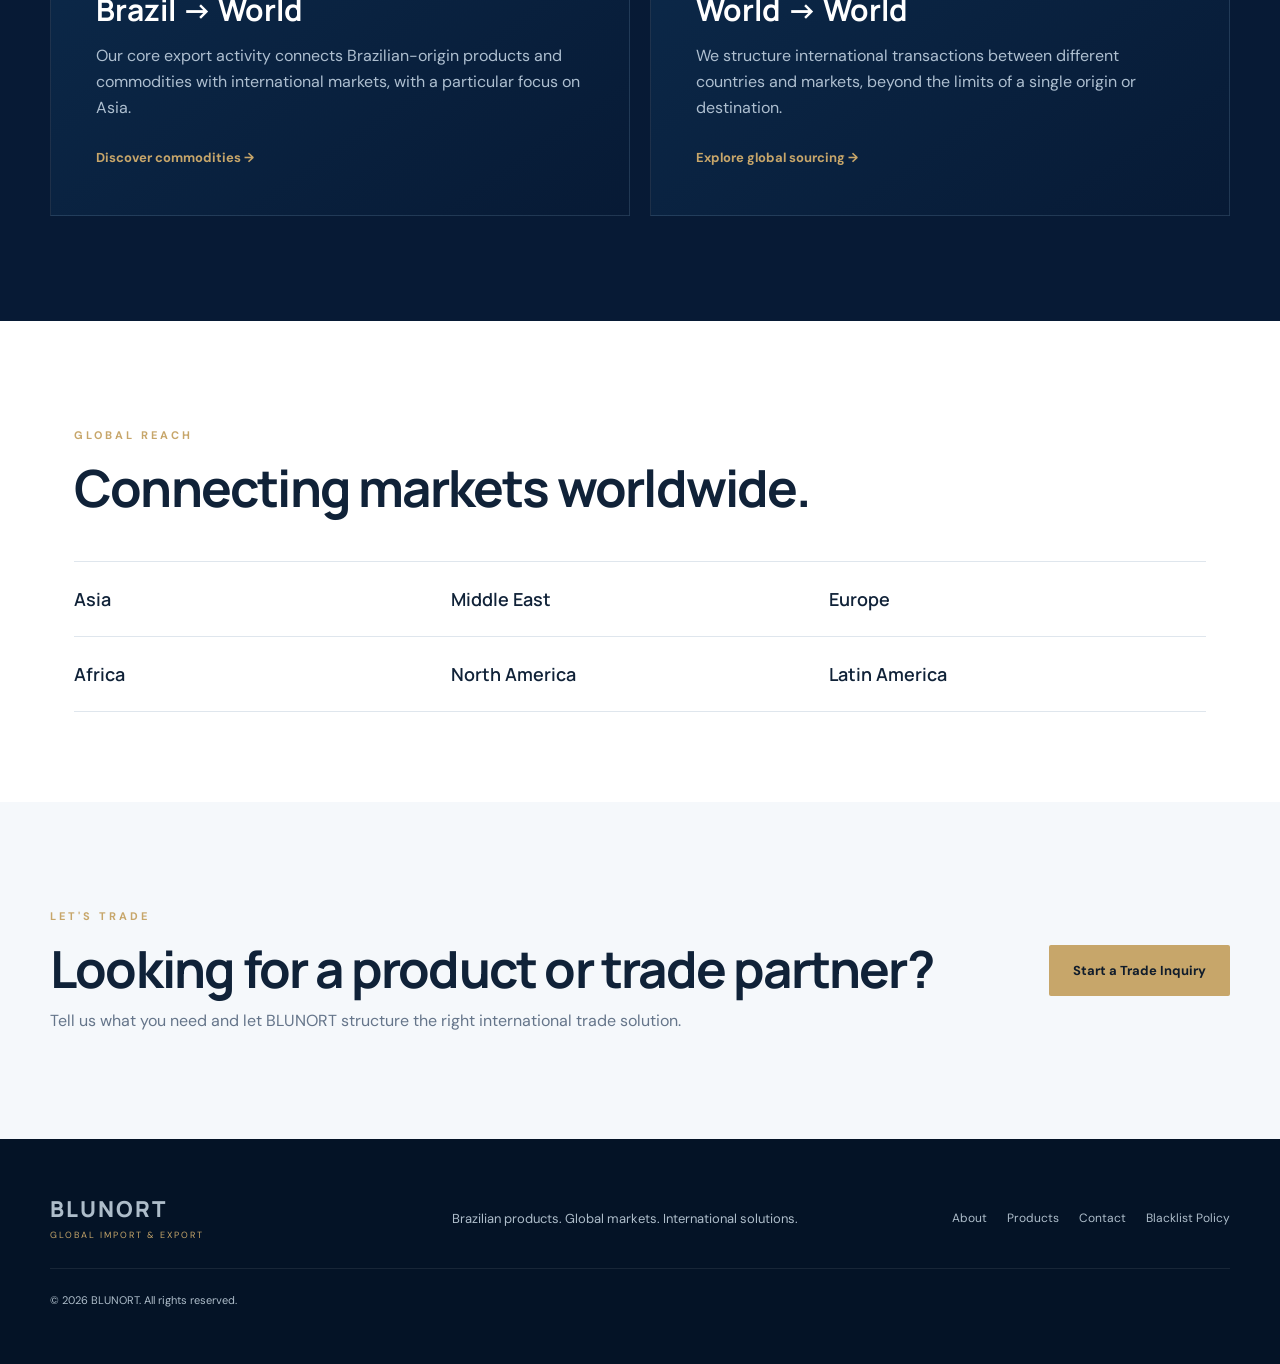
==== commit b6c94be5: "Add files via upload" ====
--- a/index.html
+++ b/index.html
@@ -23,6 +23,10 @@
   <nav class="nav">
     <a class="active" href="index.html">Home</a><a href="about.html">About Us</a><a href="products.html">Products & Services</a><a href="contact.html">Contact Us</a><a href="blacklist-policy.html">Blacklist Policy</a>
   </nav>
+
+  <a class="whatsapp-btn" href="https://wa.me/351912008489" target="_blank" rel="noopener">
+  WhatsApp: +351 912 008 489
+</a>
 </header>
 
 <main>
@@ -31,7 +35,13 @@
     <span class="eyebrow">BRAZIL • WORLD • TRADE</span>
     <h1>From Brazil<br><span>to the World</span></h1>
     <p>International trade solutions connecting Brazilian products, qualified suppliers and global buyers across markets</p>
-    <div class="actions"><a class="btn btn-primary" href="products.html">Explore Products</a><a class="btn btn-ghost" href="contact.html">Start a Trade Inquiry</a></div>
+    <!-- <div class="actions"><a class="btn btn-primary" href="products.html">Explore Products</a><a class="btn btn-ghost" href="contact.html">Start a Trade Inquiry</a></div> -->
+      <div class="actions">
+    <a class="btn btn-primary" href="contact.html">Start a Trade Inquiry</a>
+    <a class="btn btn-whatsapp" href="https://wa.me/351912008489" target="_blank" rel="noopener">
+      WhatsApp Us
+    </a>
+  </div>
   </div>
   <div class="hero-orbit"><div class="globe">◎</div><span>ANY ORIGIN → ANY DESTINATION</span></div>
 </section>
--- a/styles.css
+++ b/styles.css
@@ -656,6 +656,72 @@
     color: #fff;
 }
 
+
+
+
+
+/* WhatsApp Button */
+.btn-whatsapp {
+  display: inline-flex;
+  align-items: center;
+  justify-content: center;
+  gap: 8px;
+  background: #25D366;
+  color: #ffffff;
+  border: 1px solid #25D366;
+  text-decoration: none;
+  font-weight: 700;
+  padding: 15px 24px;
+  border-radius: 2px;
+  font-size: 13px;
+  transition: all 0.3s ease;
+}
+
+.btn-whatsapp:hover {
+  background: #1ebe5d;
+  border-color: #1ebe5d;
+  color: #ffffff;
+  transform: translateY(-2px);
+}
+
+
+/* Header WhatsApp Button */
+.whatsapp-btn {
+  display: inline-flex;
+  align-items: center;
+  justify-content: center;
+  padding: 10px 16px;
+  margin-left: 20px;
+  background: #25D366;
+  color: #ffffff;
+  border: 1px solid #25D366;
+  border-radius: 2px;
+  text-decoration: none;
+  font-size: 12px;
+  font-weight: 700;
+  white-space: nowrap;
+  transition: all 0.3s ease;
+}
+
+.whatsapp-btn:hover {
+  background: #1ebe5d;
+  border-color: #1ebe5d;
+  color: #ffffff;
+}
+
+
+/* Mobile */
+@media (max-width: 900px) {
+  .whatsapp-btn {
+    display: none;
+  }
+
+  .btn-whatsapp {
+    width: 100%;
+    margin-top: 10px;
+  }
+}
+
 /* =========================
    TABLET / MOBILE
 ========================= */
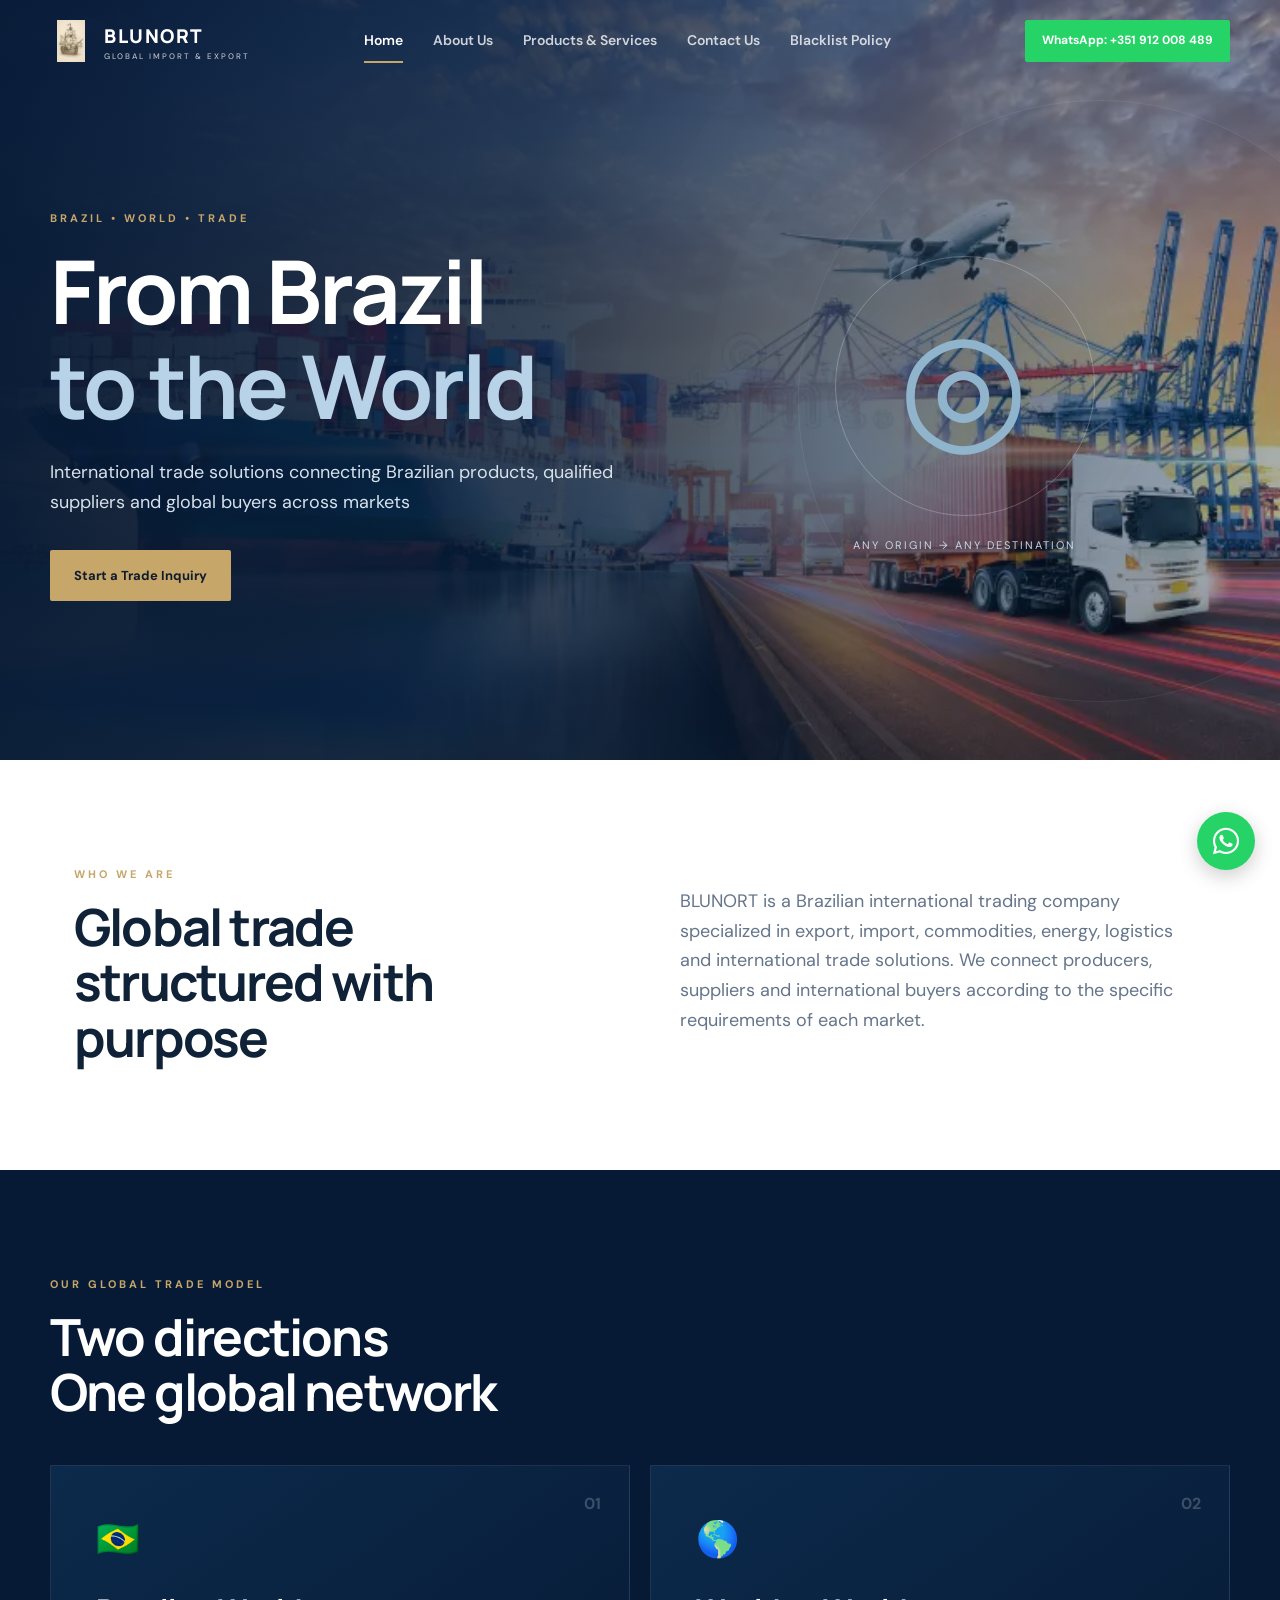
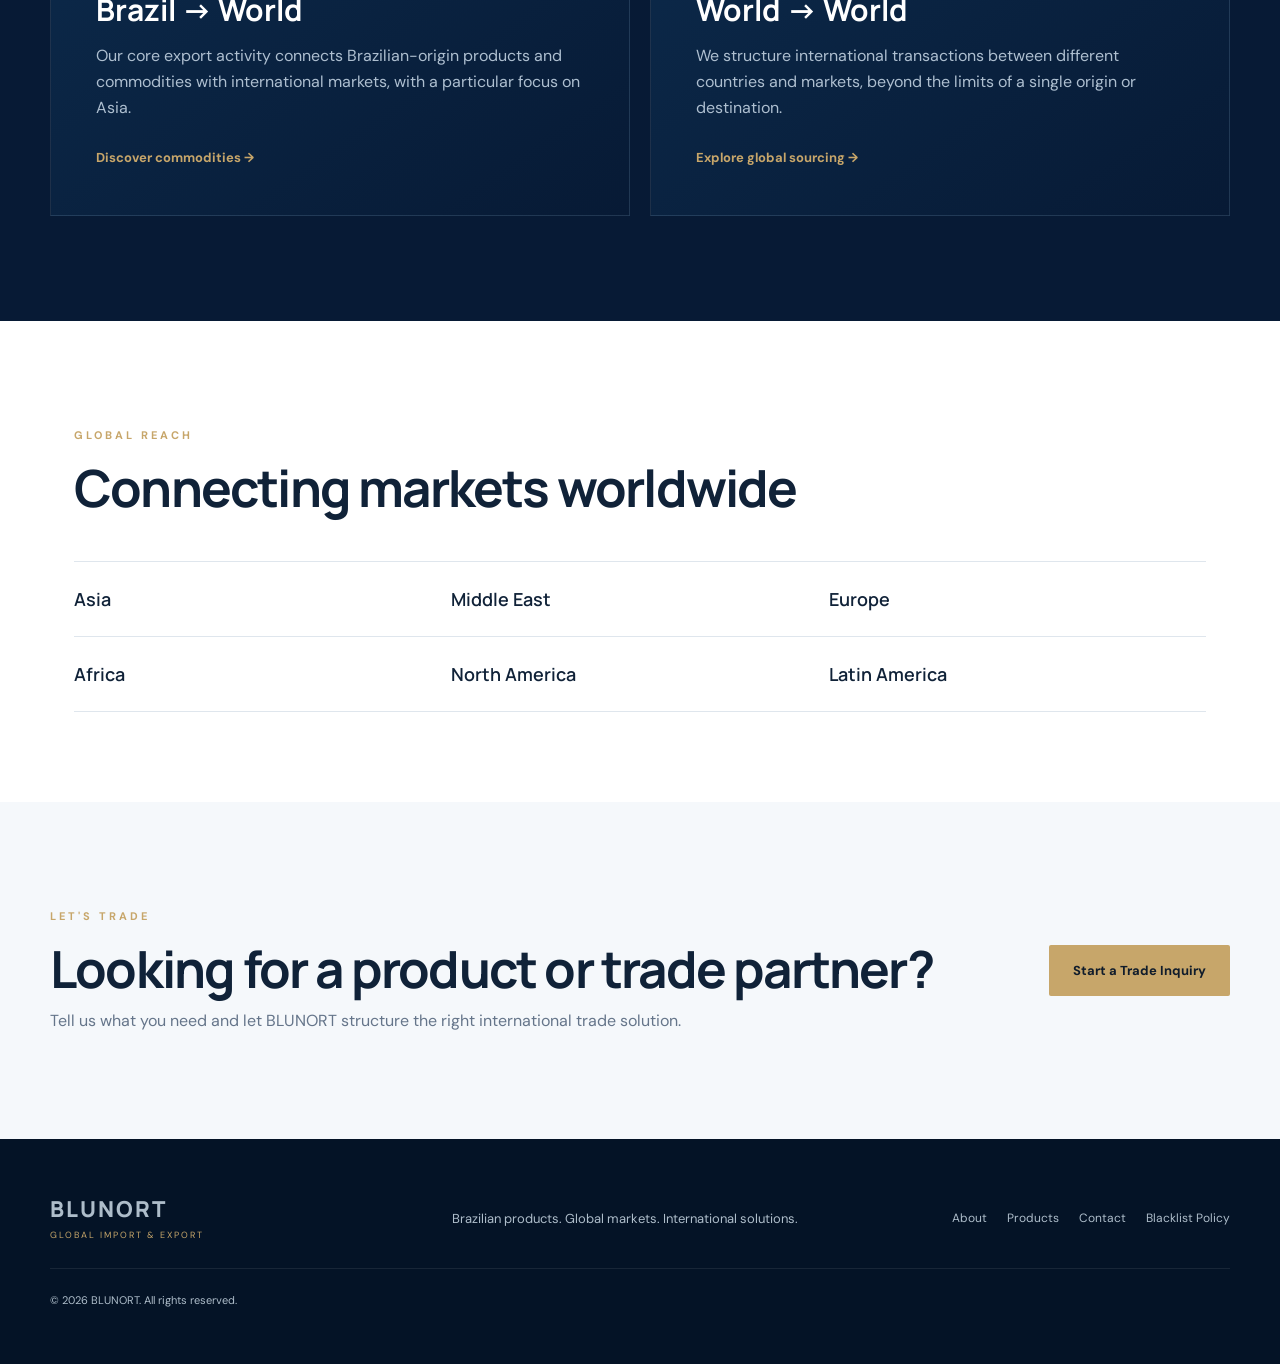
==== commit 4dd3aba3: "Add files via upload" ====
--- a/index.html
+++ b/index.html
@@ -6,6 +6,7 @@
   <meta name="description" content="BLUNORT Global Import & Export — Brazilian commodities, global sourcing and international trade solutions.">
   <meta name="theme-color" content="#071a35">
   <title>BLUNORT | Global Import & Export</title>
+  <link rel="stylesheet" href="https://cdnjs.cloudflare.com/ajax/libs/font-awesome/6.5.2/css/all.min.css">
   <link rel="stylesheet" href="styles.css">
   
 </head>
@@ -38,16 +39,16 @@
     <!-- <div class="actions"><a class="btn btn-primary" href="products.html">Explore Products</a><a class="btn btn-ghost" href="contact.html">Start a Trade Inquiry</a></div> -->
       <div class="actions">
     <a class="btn btn-primary" href="contact.html">Start a Trade Inquiry</a>
-    <a class="btn btn-whatsapp" href="https://wa.me/351912008489" target="_blank" rel="noopener">
+    <!-- <a class="btn btn-whatsapp" href="https://wa.me/351912008489" target="_blank" rel="noopener">
       WhatsApp Us
-    </a>
+    </a> -->
   </div>
   </div>
   <div class="hero-orbit"><div class="globe">◎</div><span>ANY ORIGIN → ANY DESTINATION</span></div>
 </section>
 
 <section class="intro section">
-  <div><span class="eyebrow">WHO WE ARE</span><h2>Global trade, structured with purpose.</h2></div>
+  <div><span class="eyebrow">WHO WE ARE</span><h2>Global trade structured with purpose</h2></div>
   <p>BLUNORT is a Brazilian international trading company specialized in export, import, commodities, energy, logistics and international trade solutions. We connect producers, suppliers and international buyers according to the specific requirements of each market.</p>
 </section>
 
@@ -60,7 +61,7 @@
 </section>
 
 <section class="markets section">
-  <div class="section-head"><span class="eyebrow">GLOBAL REACH</span><h2>Connecting markets worldwide.</h2></div>
+  <div class="section-head"><span class="eyebrow">GLOBAL REACH</span><h2>Connecting markets worldwide</h2></div>
   <div class="market-list"><span>Asia</span><span>Middle East</span><span>Europe</span><span>Africa</span><span>North America</span><span>Latin America</span></div>
 </section>
 
@@ -71,6 +72,15 @@
 </main>
 
 <footer><div class="footer-brand"><strong>BLUNORT</strong><span>GLOBAL IMPORT & EXPORT</span></div><p>Brazilian products. Global markets. International solutions.</p><div class="footer-links"><a href="about.html">About</a><a href="products.html">Products</a><a href="contact.html">Contact</a><a href="blacklist-policy.html">Blacklist Policy</a></div><small>© 2026 BLUNORT. All rights reserved.</small></footer>
+
+<a href="https://wa.me/351912008489"
+   class="whatsapp-float"
+   target="_blank"
+   rel="noopener"
+   aria-label="Chat with BLUNORT on WhatsApp">
+  <!-- <span class="whatsapp-icon">☏</span> -->
+   <span class="whatsapp-icon"><i class="fab fa-whatsapp"></i></span>
+</a>
 <script src="script.js"></script>
 </body>
 </html>
--- a/styles.css
+++ b/styles.css
@@ -141,7 +141,7 @@
             rgba(7, 26, 53, 0.82) 42%,
             rgba(7, 26, 53, 0.35) 100%
         ),
-        url("hero.webp") center / cover no-repeat;
+        url("/global.webp") center / cover no-repeat;
     color: #fff;
     display: grid;
     grid-template-columns: 1.1fr 0.9fr;
@@ -722,6 +722,70 @@
   }
 }
 
+
+
+
+
+
+
+
+
+
+
+
+
+
+
+
+
+
+
+
+
+
+
+/* Floating WhatsApp Button */
+.whatsapp-float {
+  position: fixed;
+  right: 25px;
+  bottom: 30px;
+  width: 58px;
+  height: 58px;
+  background: #25D366;
+  color: #fff;
+  border-radius: 50%;
+  display: flex;
+  align-items: center;
+  justify-content: center;
+  text-decoration: none;
+  font-size: 30px;
+  z-index: 9999;
+  box-shadow: 0 6px 20px rgba(0, 0, 0, 0.20);
+  transition: all 0.3s ease;
+}
+
+.whatsapp-float:hover {
+  background: #1ebe5d;
+  color: #fff;
+  transform: translateY(-4px) scale(1.05);
+  box-shadow: 0 10px 25px rgba(0, 0, 0, 0.25);
+}
+
+.whatsapp-icon {
+  line-height: 1;
+  font-weight: 700;
+}
+
+/* Mobile */
+@media (max-width: 768px) {
+  .whatsapp-float {
+    right: 18px;
+    bottom: 22px;
+    width: 54px;
+    height: 54px;
+    font-size: 27px;
+  }
+}
 /* =========================
    TABLET / MOBILE
 ========================= */
